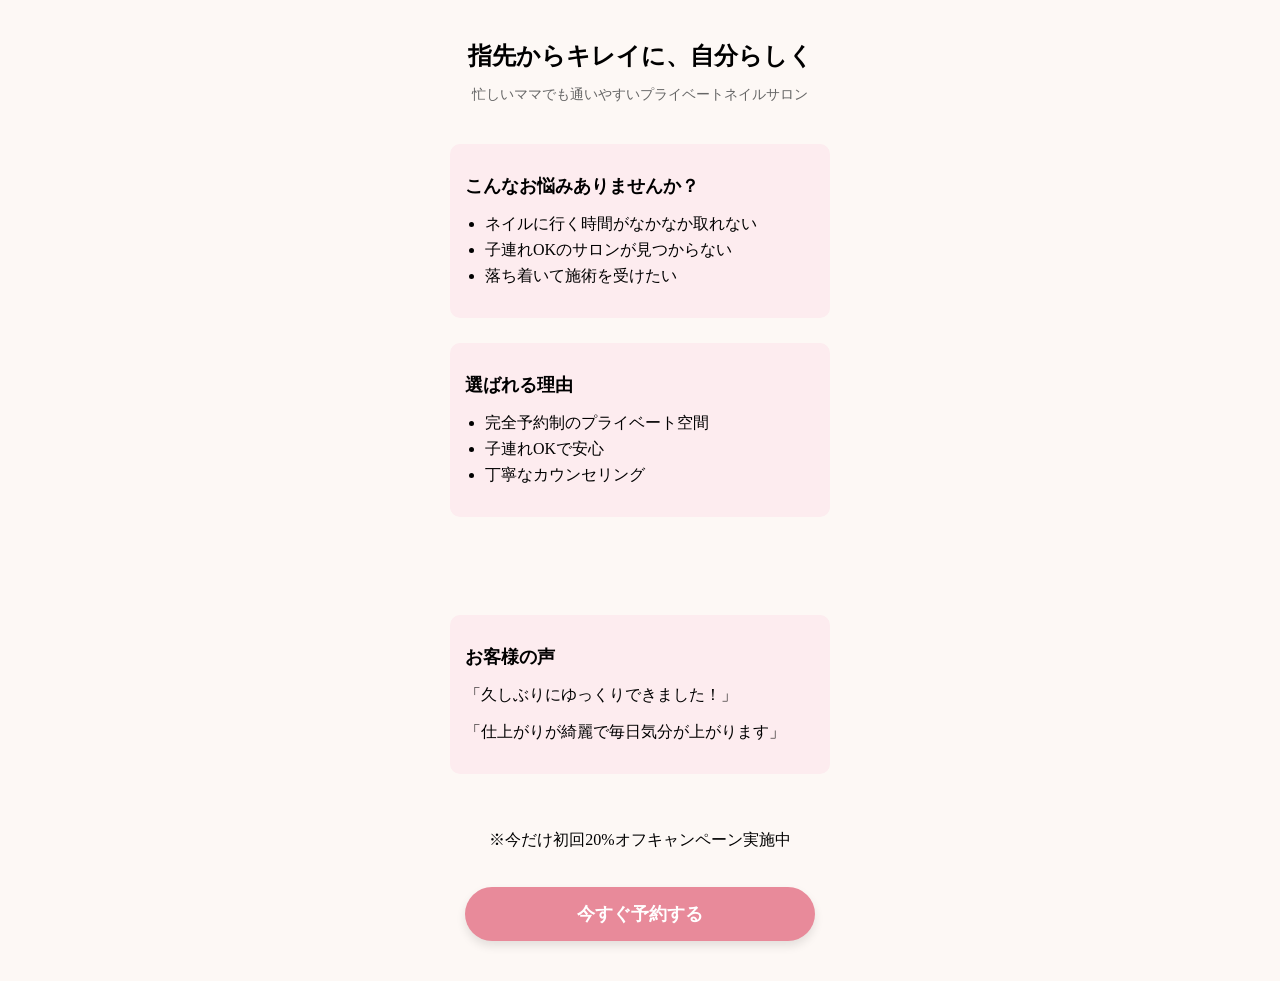
==== index.html @ f80d5a16 "Add files via upload" ====
<!doctype html>
<html lang="ja">
    <head>
        <meta charset="UTF-8">
        <title>ママ向けネイルサロンLP</title>
        <meta name="viewport" content="width=device-width, initial-scale=1.0">
    <!--オリジナルCSS-->
    <link rel="stylesheet" href="index.css">
    <!--Google フォント-->
    </head>

    <body>
        <header>
            <div class="fv">
                <h2>指先からキレイに、自分らしく</h2>
                <p>忙しいママでも通いやすいプライベートネイルサロン</p>
            </div>
        </header>

        <section class="trouble">
            <h2>こんなお悩みありませんか？</h2>
            <ul>
                <li>ネイルに行く時間がなかなか取れない</li>
                <li>子連れOKのサロンが見つからない</li>
                <li>落ち着いて施術を受けたい</li>
            </ul>
        </section>

        <section class="feature">
            <h2>選ばれる理由</h2>
            <ul>
                <li>完全予約制のプライベート空間</li>
                <li>子連れOKで安心</li>
                <li>丁寧なカウンセリング</li>
            </ul>
        </section>

        <section class="image">
            <img src="nail/img.jpg" alt="">
        </section>

        <section class="review">
            <h2>お客様の声</h2>
            <p>「久しぶりにゆっくりできました！」</p>
            <p>「仕上がりが綺麗で毎日気分が上がります」</p>
        </section>

        <section class="cta">
            <p>※今だけ初回20%オフキャンペーン実施中</p>
            <button>今すぐ予約する</button>
        </section>
    </body>
</html>
---- index.css ----
@charset "UTF-8";

body{
    max-width: 400px;
    margin: 0 auto;
    font-family: "Note Serif JP", serif;
    background: #fdf8f5;
}
header{
    text-align: center;
    margin: 40px 0;
}
.fv h2{
    font-size: 24px;
    font-weight: bold;
    margin-bottom: 10px;
}
.fv p{
    font-size: 14px;
    color: #666;
}

section{
    background: #fdecef;
    margin: 20px 10px;
    margin-bottom: 25px;
    padding: 15px;
    border-radius: 10px;
}
h2{
    font-size: 18px;
    margin-bottom: 10px;
    font-weight: bold;
}
ul{
    padding-left: 20px;
}
li{
    margin-bottom: 5px;
}
.image{
    text-align: center;
    background: none;
}
.image img{
    width: 100%;
    border-radius: 10px;
    box-shadow: 0 5px 10px rgba(0,0,0,0.1);

}
.cta{
    text-align: center;
    background: none;
}
button{
    width: 100%;
    padding: 15px;
    background: #e88a9a;
    color: #fff;
    border: none;
    border-radius: 30px;
    font-size: 18px;
    font-weight: bold;
    margin-top: 20px;
    box-shadow: 0 5px 10px rgba(0,0,0,0.1);
}
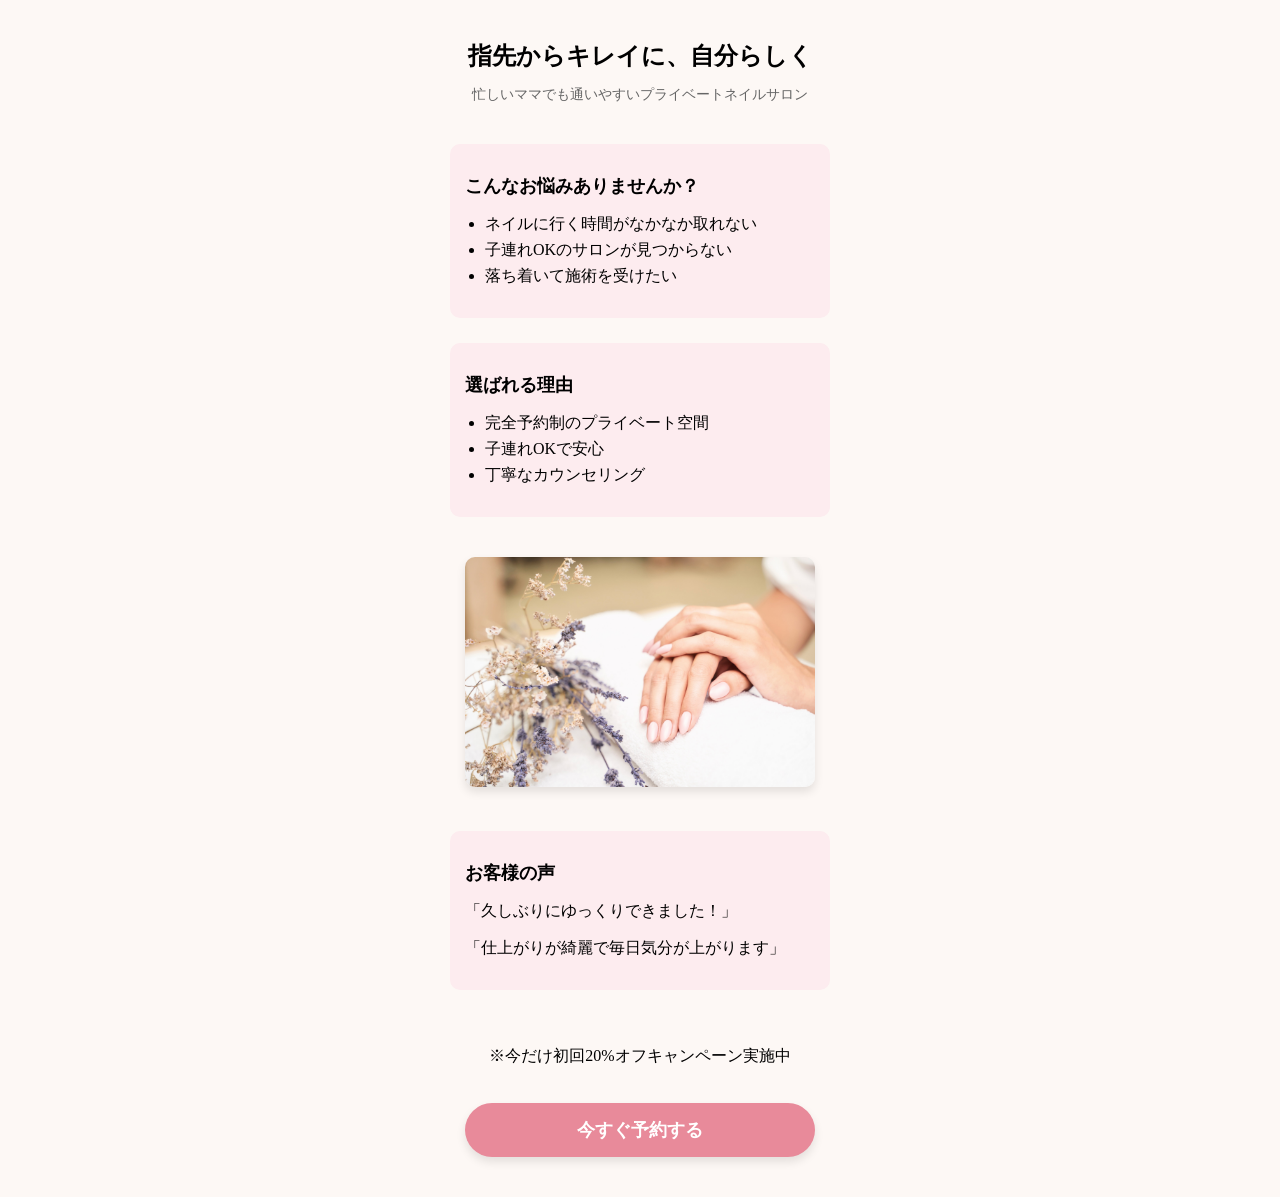
==== commit ef4f10e5: "Add files via upload" ====
--- a/index.html
+++ b/index.html
@@ -36,7 +36,7 @@
         </section>
 
         <section class="image">
-            <img src="nail/img.jpg" alt="">
+            <img src="img.jpg" alt="">
         </section>
 
         <section class="review">
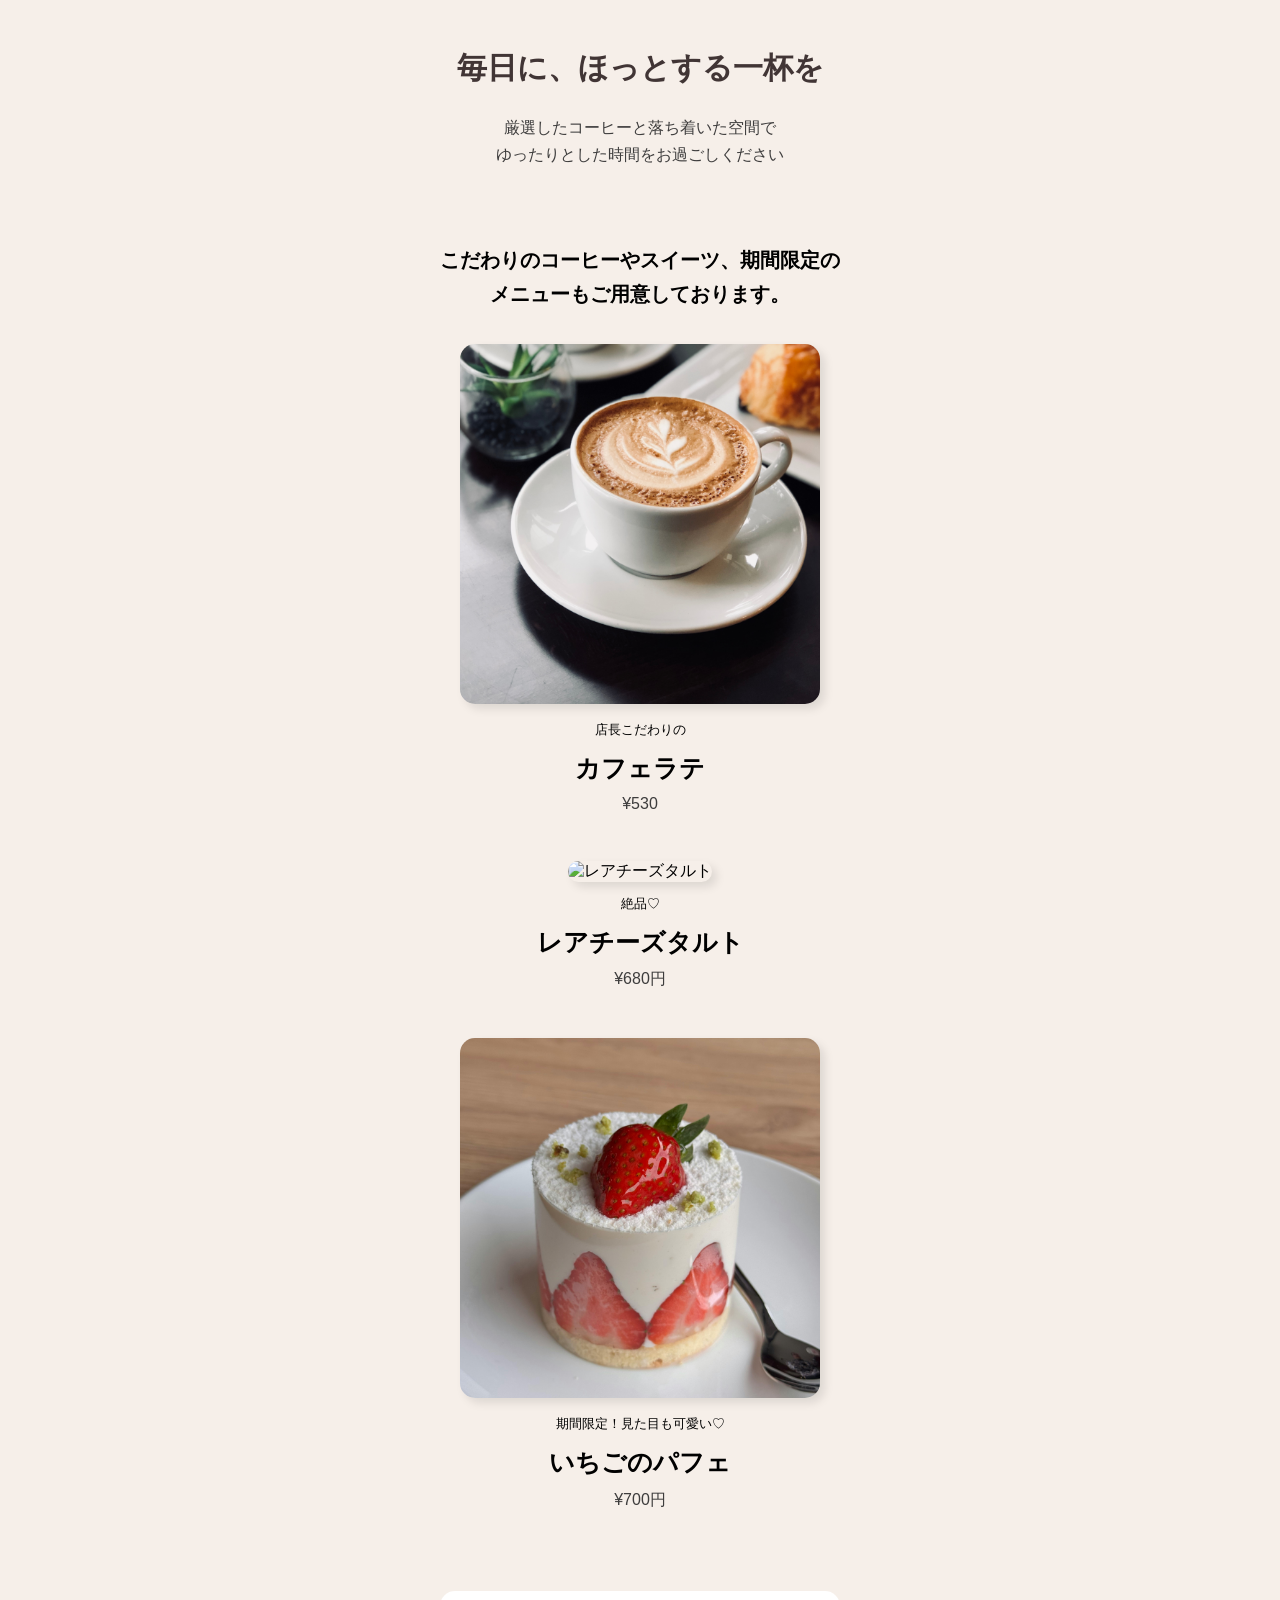
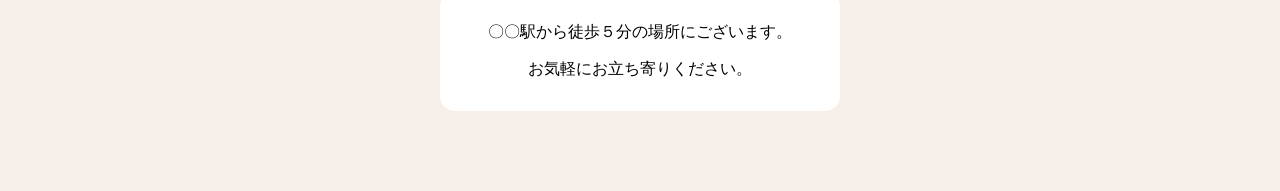
==== commit 49f17fda: "Add files via upload" ====
--- a/index.html
+++ b/index.html
@@ -2,52 +2,51 @@
 <html lang="ja">
     <head>
         <meta charset="UTF-8">
-        <title>ママ向けネイルサロンLP</title>
-        <meta name="viewport" content="width=device-width, initial-scale=1.0">
+        <title>カフェLP</title>
+        <meta name="viewport" content="width=divice-width, initial-scale=1.0">
+
     <!--オリジナルCSS-->
     <link rel="stylesheet" href="index.css">
-    <!--Google フォント-->
     </head>
 
     <body>
         <header>
             <div class="fv">
-                <h2>指先からキレイに、自分らしく</h2>
-                <p>忙しいママでも通いやすいプライベートネイルサロン</p>
+                <h2>毎日に、ほっとする一杯を</h2>
+                <p>厳選したコーヒーと落ち着いた空間で<br>
+                ゆったりとした時間をお過ごしください</p>
             </div>
         </header>
 
-        <section class="trouble">
-            <h2>こんなお悩みありませんか？</h2>
-            <ul>
-                <li>ネイルに行く時間がなかなか取れない</li>
-                <li>子連れOKのサロンが見つからない</li>
-                <li>落ち着いて施術を受けたい</li>
-            </ul>
+        <section class="menu">
+            <h2>こだわりのコーヒーやスイーツ、期間限定のメニューもご用意しております。</h2>
+            <div class="menu-flex">
+                <div class="menu-card">
+                    <img src="menu-img1.jpg" alt="カフェラテ">
+                    <p class="menu-text">店長こだわりの</p>
+                    <h2>カフェラテ</h2>
+                    <p class="price">¥530</p>
+                </div>
+
+                <div class="menu-card">
+                    <img src="menu-img2.jpg" alt="レアチーズタルト">
+                    <p class="menu-text">絶品♡</p>
+                    <h2>レアチーズタルト</h2>
+                    <p class="price">¥680円</p>
+                </div>
+                
+                <div class="menu-card">
+                    <img src="menu-img3.jpg" alt="いちごのパフェ">
+                    <p class="menu-text">期間限定！見た目も可愛い♡</p>
+                    <h2>いちごのパフェ</h2>
+                    <p class="price">¥700円</p>
+                </div>
+            </div>
         </section>
 
-        <section class="feature">
-            <h2>選ばれる理由</h2>
-            <ul>
-                <li>完全予約制のプライベート空間</li>
-                <li>子連れOKで安心</li>
-                <li>丁寧なカウンセリング</li>
-            </ul>
-        </section>
-
-        <section class="image">
-            <img src="img.jpg" alt="">
-        </section>
-
-        <section class="review">
-            <h2>お客様の声</h2>
-            <p>「久しぶりにゆっくりできました！」</p>
-            <p>「仕上がりが綺麗で毎日気分が上がります」</p>
-        </section>
-
-        <section class="cta">
-            <p>※今だけ初回20%オフキャンペーン実施中</p>
-            <button>今すぐ予約する</button>
+        <section class="location">
+            <p>〇〇駅から徒歩５分の場所にございます。</p>
+            <p>お気軽にお立ち寄りください。</p>
         </section>
     </body>
 </html>
--- a/index.css
+++ b/index.css
@@ -1,66 +1,59 @@
 @charset "UTF-8";
 
 body{
+    background: rgb(246, 239, 233);
+    font-family: sans-serif;
     max-width: 400px;
     margin: 0 auto;
-    font-family: "Note Serif JP", serif;
-    background: #fdf8f5;
 }
 header{
     text-align: center;
-    margin: 40px 0;
 }
 .fv h2{
-    font-size: 24px;
-    font-weight: bold;
-    margin-bottom: 10px;
+    margin-top: 3rem;
+    font-size: 30px;
+    color: rgb(65, 53, 53);
 }
 .fv p{
-    font-size: 14px;
-    color: #666;
+    line-height: 1.7;
+    font-size: 16px;
+    color: rgb(62, 61, 61);
 }
 
-section{
-    background: #fdecef;
-    margin: 20px 10px;
-    margin-bottom: 25px;
-    padding: 15px;
-    border-radius: 10px;
+.menu{
+    margin-top: 5rem;
+    text-align: center;
 }
-h2{
-    font-size: 18px;
-    margin-bottom: 10px;
+.menu h2{
+    font-size: 20px;
+    line-height: 1.7;
+    margin-top: -5px;
+}
+.menu-card h2{
+    font-size: 25px;
     font-weight: bold;
 }
-ul{
-    padding-left: 20px;
+.menu img{
+    width: 90%;
+    margin-top: 1rem;
+    border-radius: 15px;
+    box-shadow: 5px 5px 10px rgba(0, 0, 0, 0.1);
 }
-li{
-    margin-bottom: 5px;
+.menu-text{
+    font-size: 13px;
 }
-.image{
+.price{
+    margin-top: -15px;
+    margin-bottom: 2rem;
+    color:rgb(62, 61, 61);
+}
+
+
+.location{
     text-align: center;
-    background: none;
+    margin-top: 5rem;
+    background: white;
+    border-radius: 15px;
+    padding: 15px;
+    margin-bottom: 5rem;
 }
-.image img{
-    width: 100%;
-    border-radius: 10px;
-    box-shadow: 0 5px 10px rgba(0,0,0,0.1);
-
-}
-.cta{
-    text-align: center;
-    background: none;
-}
-button{
-    width: 100%;
-    padding: 15px;
-    background: #e88a9a;
-    color: #fff;
-    border: none;
-    border-radius: 30px;
-    font-size: 18px;
-    font-weight: bold;
-    margin-top: 20px;
-    box-shadow: 0 5px 10px rgba(0,0,0,0.1);
-}
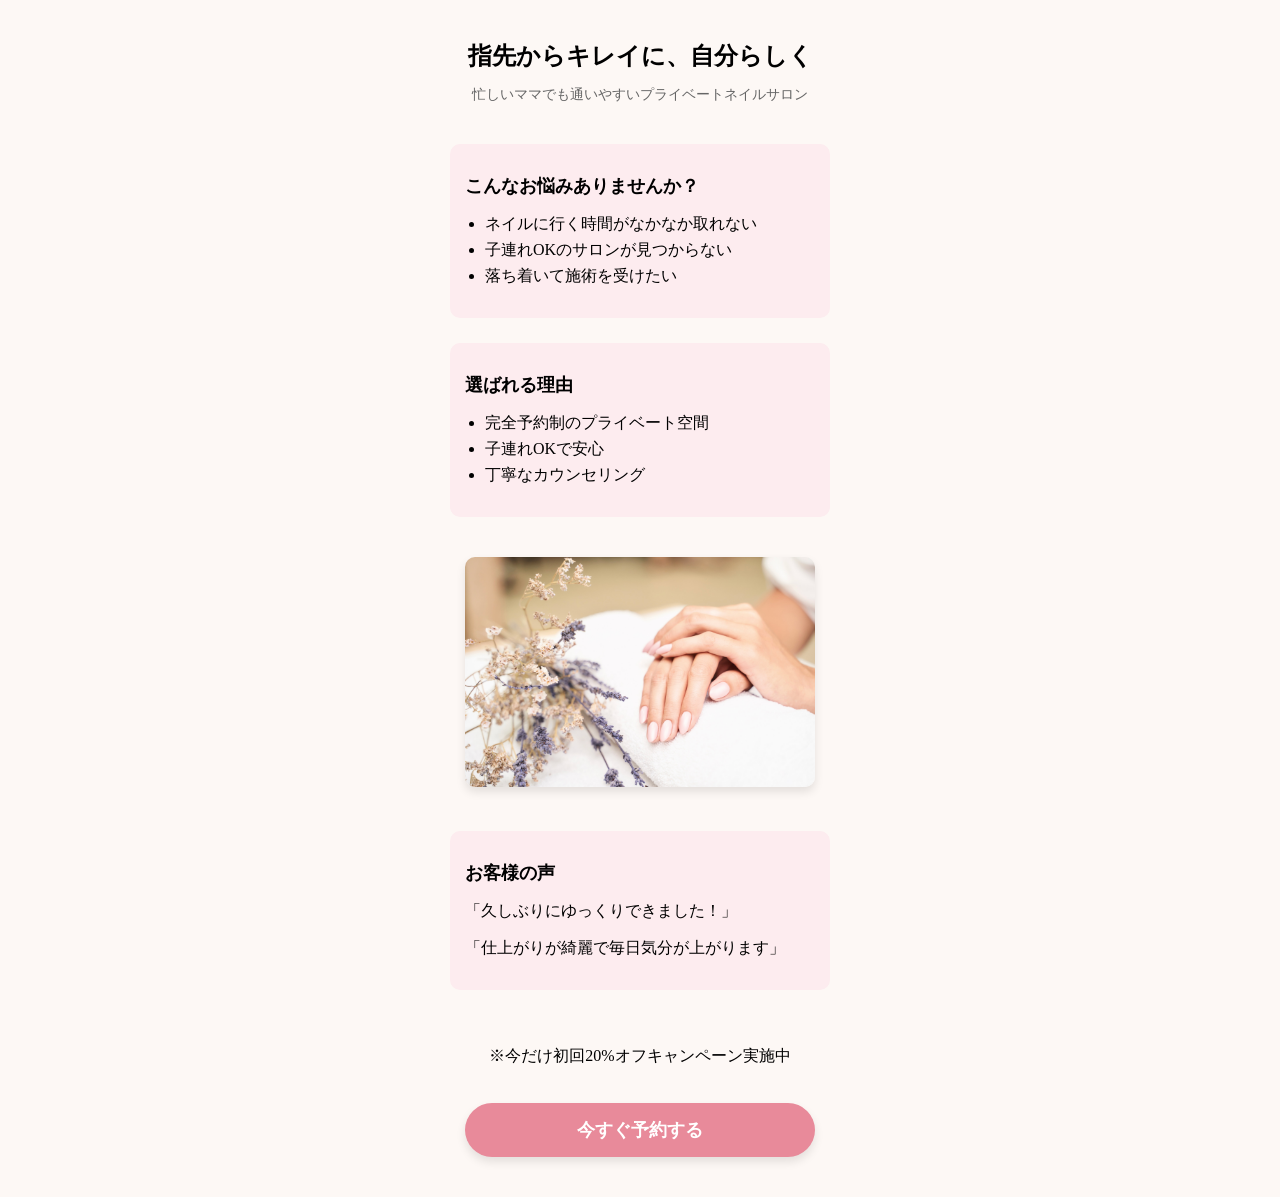
==== commit 05cab8aa: "Add files via upload" ====
--- a/index.html
+++ b/index.html
@@ -2,51 +2,52 @@
 <html lang="ja">
     <head>
         <meta charset="UTF-8">
-        <title>カフェLP</title>
-        <meta name="viewport" content="width=divice-width, initial-scale=1.0">
-
+        <title>ママ向けネイルサロンLP</title>
+        <meta name="viewport" content="width=device-width, initial-scale=1.0">
     <!--オリジナルCSS-->
     <link rel="stylesheet" href="index.css">
+    <!--Google フォント-->
     </head>
 
     <body>
         <header>
             <div class="fv">
-                <h2>毎日に、ほっとする一杯を</h2>
-                <p>厳選したコーヒーと落ち着いた空間で<br>
-                ゆったりとした時間をお過ごしください</p>
+                <h2>指先からキレイに、自分らしく</h2>
+                <p>忙しいママでも通いやすいプライベートネイルサロン</p>
             </div>
         </header>
 
-        <section class="menu">
-            <h2>こだわりのコーヒーやスイーツ、期間限定のメニューもご用意しております。</h2>
-            <div class="menu-flex">
-                <div class="menu-card">
-                    <img src="menu-img1.jpg" alt="カフェラテ">
-                    <p class="menu-text">店長こだわりの</p>
-                    <h2>カフェラテ</h2>
-                    <p class="price">¥530</p>
-                </div>
-
-                <div class="menu-card">
-                    <img src="menu-img2.jpg" alt="レアチーズタルト">
-                    <p class="menu-text">絶品♡</p>
-                    <h2>レアチーズタルト</h2>
-                    <p class="price">¥680円</p>
-                </div>
-                
-                <div class="menu-card">
-                    <img src="menu-img3.jpg" alt="いちごのパフェ">
-                    <p class="menu-text">期間限定！見た目も可愛い♡</p>
-                    <h2>いちごのパフェ</h2>
-                    <p class="price">¥700円</p>
-                </div>
-            </div>
+        <section class="trouble">
+            <h2>こんなお悩みありませんか？</h2>
+            <ul>
+                <li>ネイルに行く時間がなかなか取れない</li>
+                <li>子連れOKのサロンが見つからない</li>
+                <li>落ち着いて施術を受けたい</li>
+            </ul>
         </section>
 
-        <section class="location">
-            <p>〇〇駅から徒歩５分の場所にございます。</p>
-            <p>お気軽にお立ち寄りください。</p>
+        <section class="feature">
+            <h2>選ばれる理由</h2>
+            <ul>
+                <li>完全予約制のプライベート空間</li>
+                <li>子連れOKで安心</li>
+                <li>丁寧なカウンセリング</li>
+            </ul>
+        </section>
+
+        <section class="image">
+           <img src="img.jpg">
+        </section>
+
+        <section class="review">
+            <h2>お客様の声</h2>
+            <p>「久しぶりにゆっくりできました！」</p>
+            <p>「仕上がりが綺麗で毎日気分が上がります」</p>
+        </section>
+
+        <section class="cta">
+            <p>※今だけ初回20%オフキャンペーン実施中</p>
+            <button>今すぐ予約する</button>
         </section>
     </body>
 </html>
--- a/index.css
+++ b/index.css
@@ -1,59 +1,66 @@
 @charset "UTF-8";
 
 body{
-    background: rgb(246, 239, 233);
-    font-family: sans-serif;
     max-width: 400px;
     margin: 0 auto;
+    font-family: "Note Serif JP", serif;
+    background: #fdf8f5;
 }
 header{
     text-align: center;
+    margin: 40px 0;
 }
 .fv h2{
-    margin-top: 3rem;
-    font-size: 30px;
-    color: rgb(65, 53, 53);
+    font-size: 24px;
+    font-weight: bold;
+    margin-bottom: 10px;
 }
 .fv p{
-    line-height: 1.7;
-    font-size: 16px;
-    color: rgb(62, 61, 61);
+    font-size: 14px;
+    color: #666;
 }
 
-.menu{
-    margin-top: 5rem;
-    text-align: center;
+section{
+    background: #fdecef;
+    margin: 20px 10px;
+    margin-bottom: 25px;
+    padding: 15px;
+    border-radius: 10px;
 }
-.menu h2{
-    font-size: 20px;
-    line-height: 1.7;
-    margin-top: -5px;
-}
-.menu-card h2{
-    font-size: 25px;
+h2{
+    font-size: 18px;
+    margin-bottom: 10px;
     font-weight: bold;
 }
-.menu img{
-    width: 90%;
-    margin-top: 1rem;
-    border-radius: 15px;
-    box-shadow: 5px 5px 10px rgba(0, 0, 0, 0.1);
+ul{
+    padding-left: 20px;
 }
-.menu-text{
-    font-size: 13px;
+li{
+    margin-bottom: 5px;
 }
-.price{
-    margin-top: -15px;
-    margin-bottom: 2rem;
-    color:rgb(62, 61, 61);
+.image{
+    text-align: center;
+    background: none;
 }
+.image img{
+    width: 100%;
+    border-radius: 10px;
+    box-shadow: 0 5px 10px rgba(0,0,0,0.1);
 
-
-.location{
+}
+.cta{
     text-align: center;
-    margin-top: 5rem;
-    background: white;
-    border-radius: 15px;
+    background: none;
+}
+button{
+    width: 100%;
     padding: 15px;
-    margin-bottom: 5rem;
+    background: #e88a9a;
+    color: #fff;
+    border: none;
+    border-radius: 30px;
+    font-size: 18px;
+    font-weight: bold;
+    margin-top: 20px;
+    box-shadow: 0 5px 10px rgba(0,0,0,0.1);
 }
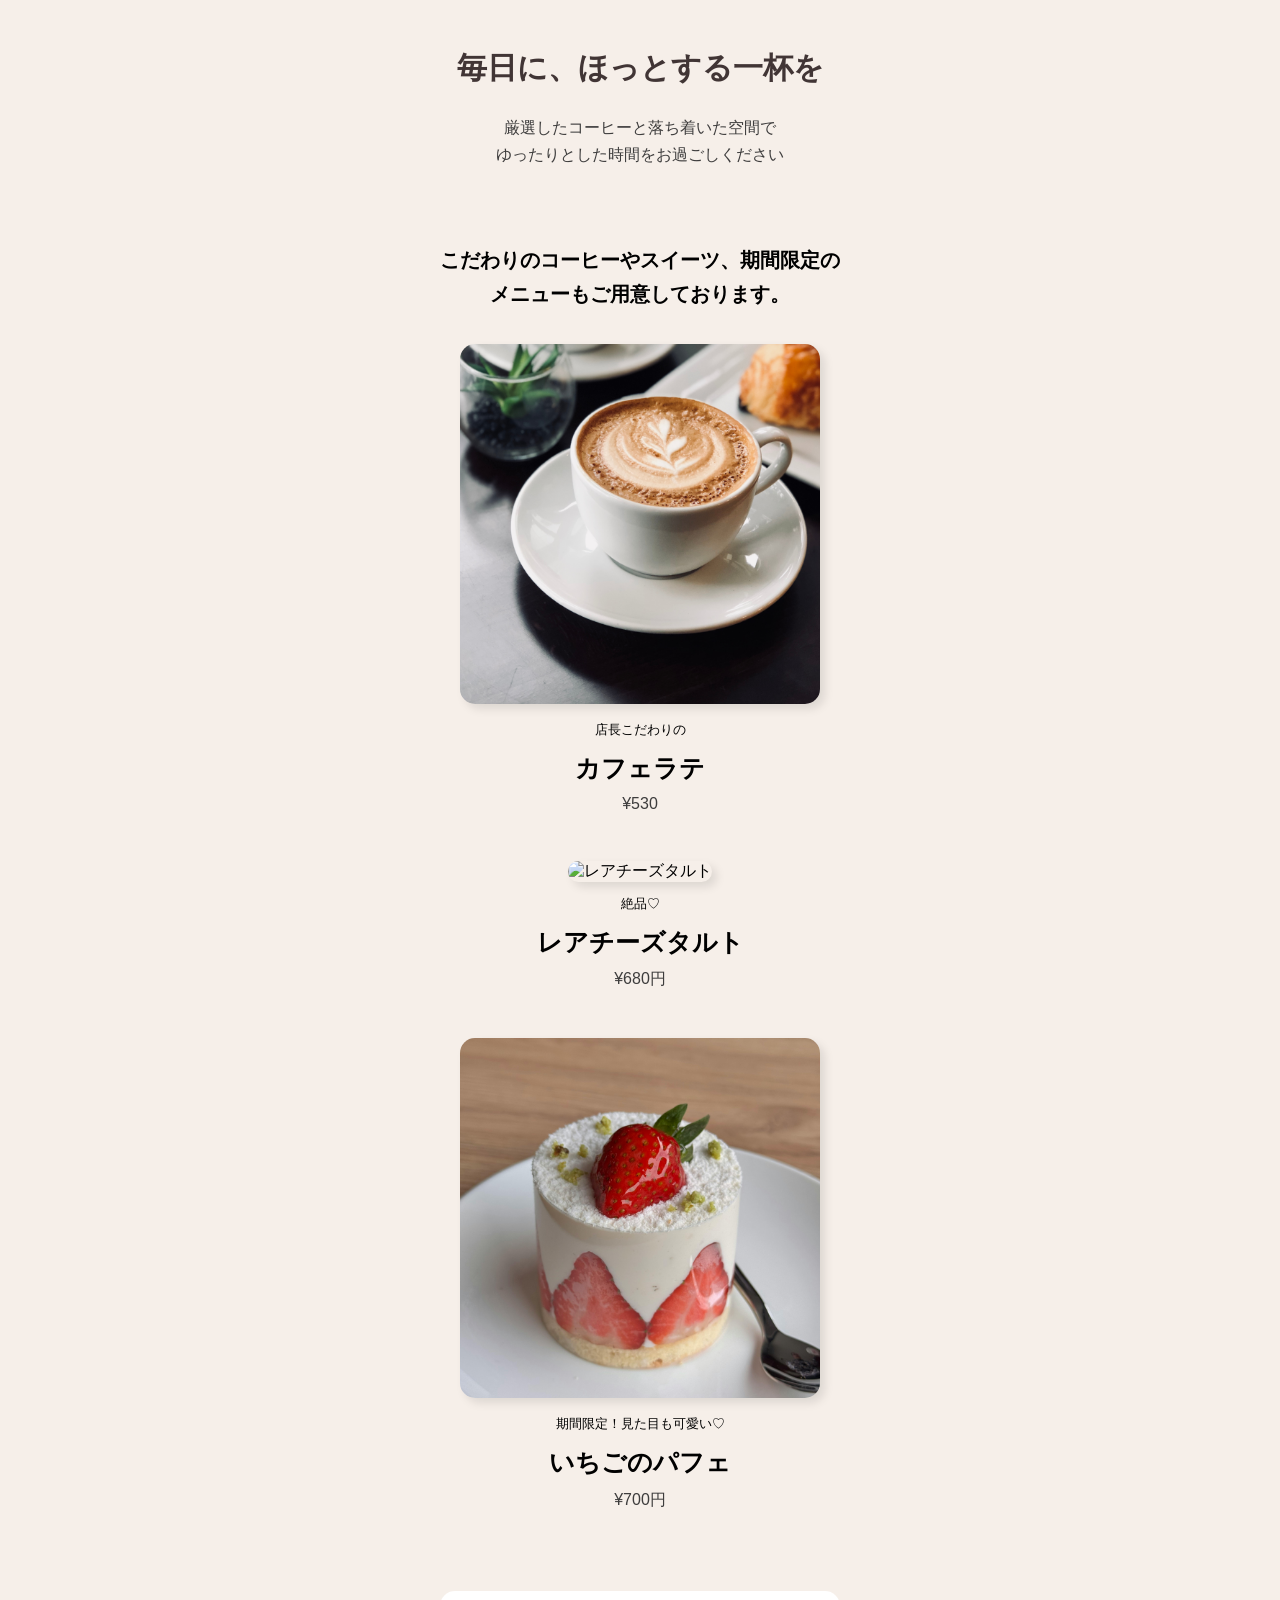
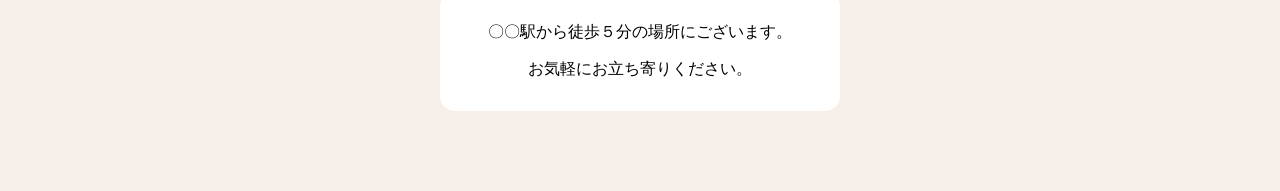
==== commit 090b1de8: "Add files via upload" ====
--- a/index.html
+++ b/index.html
@@ -2,52 +2,51 @@
 <html lang="ja">
     <head>
         <meta charset="UTF-8">
-        <title>ママ向けネイルサロンLP</title>
-        <meta name="viewport" content="width=device-width, initial-scale=1.0">
+        <title>カフェLP</title>
+        <meta name="viewport" content="width=divice-width, initial-scale=1.0">
+
     <!--オリジナルCSS-->
     <link rel="stylesheet" href="index.css">
-    <!--Google フォント-->
     </head>
 
     <body>
         <header>
             <div class="fv">
-                <h2>指先からキレイに、自分らしく</h2>
-                <p>忙しいママでも通いやすいプライベートネイルサロン</p>
+                <h2>毎日に、ほっとする一杯を</h2>
+                <p>厳選したコーヒーと落ち着いた空間で<br>
+                ゆったりとした時間をお過ごしください</p>
             </div>
         </header>
 
-        <section class="trouble">
-            <h2>こんなお悩みありませんか？</h2>
-            <ul>
-                <li>ネイルに行く時間がなかなか取れない</li>
-                <li>子連れOKのサロンが見つからない</li>
-                <li>落ち着いて施術を受けたい</li>
-            </ul>
+        <section class="menu">
+            <h2>こだわりのコーヒーやスイーツ、期間限定のメニューもご用意しております。</h2>
+            <div class="menu-flex">
+                <div class="menu-card">
+                    <img src="menu-img1.jpg" alt="カフェラテ">
+                    <p class="menu-text">店長こだわりの</p>
+                    <h2>カフェラテ</h2>
+                    <p class="price">¥530</p>
+                </div>
+
+                <div class="menu-card">
+                    <img src="menu-img2.jpg" alt="レアチーズタルト">
+                    <p class="menu-text">絶品♡</p>
+                    <h2>レアチーズタルト</h2>
+                    <p class="price">¥680円</p>
+                </div>
+                
+                <div class="menu-card">
+                    <img src="menu-img3.jpg" alt="いちごのパフェ">
+                    <p class="menu-text">期間限定！見た目も可愛い♡</p>
+                    <h2>いちごのパフェ</h2>
+                    <p class="price">¥700円</p>
+                </div>
+            </div>
         </section>
 
-        <section class="feature">
-            <h2>選ばれる理由</h2>
-            <ul>
-                <li>完全予約制のプライベート空間</li>
-                <li>子連れOKで安心</li>
-                <li>丁寧なカウンセリング</li>
-            </ul>
-        </section>
-
-        <section class="image">
-           <img src="img.jpg">
-        </section>
-
-        <section class="review">
-            <h2>お客様の声</h2>
-            <p>「久しぶりにゆっくりできました！」</p>
-            <p>「仕上がりが綺麗で毎日気分が上がります」</p>
-        </section>
-
-        <section class="cta">
-            <p>※今だけ初回20%オフキャンペーン実施中</p>
-            <button>今すぐ予約する</button>
+        <section class="location">
+            <p>〇〇駅から徒歩５分の場所にございます。</p>
+            <p>お気軽にお立ち寄りください。</p>
         </section>
     </body>
 </html>
--- a/index.css
+++ b/index.css
@@ -1,66 +1,59 @@
 @charset "UTF-8";
 
 body{
+    background: rgb(246, 239, 233);
+    font-family: sans-serif;
     max-width: 400px;
     margin: 0 auto;
-    font-family: "Note Serif JP", serif;
-    background: #fdf8f5;
 }
 header{
     text-align: center;
-    margin: 40px 0;
 }
 .fv h2{
-    font-size: 24px;
-    font-weight: bold;
-    margin-bottom: 10px;
+    margin-top: 3rem;
+    font-size: 30px;
+    color: rgb(65, 53, 53);
 }
 .fv p{
-    font-size: 14px;
-    color: #666;
+    line-height: 1.7;
+    font-size: 16px;
+    color: rgb(62, 61, 61);
 }
 
-section{
-    background: #fdecef;
-    margin: 20px 10px;
-    margin-bottom: 25px;
-    padding: 15px;
-    border-radius: 10px;
+.menu{
+    margin-top: 5rem;
+    text-align: center;
 }
-h2{
-    font-size: 18px;
-    margin-bottom: 10px;
+.menu h2{
+    font-size: 20px;
+    line-height: 1.7;
+    margin-top: -5px;
+}
+.menu-card h2{
+    font-size: 25px;
     font-weight: bold;
 }
-ul{
-    padding-left: 20px;
+.menu img{
+    width: 90%;
+    margin-top: 1rem;
+    border-radius: 15px;
+    box-shadow: 5px 5px 10px rgba(0, 0, 0, 0.1);
 }
-li{
-    margin-bottom: 5px;
+.menu-text{
+    font-size: 13px;
 }
-.image{
+.price{
+    margin-top: -15px;
+    margin-bottom: 2rem;
+    color:rgb(62, 61, 61);
+}
+
+
+.location{
     text-align: center;
-    background: none;
+    margin-top: 5rem;
+    background: white;
+    border-radius: 15px;
+    padding: 15px;
+    margin-bottom: 5rem;
 }
-.image img{
-    width: 100%;
-    border-radius: 10px;
-    box-shadow: 0 5px 10px rgba(0,0,0,0.1);
-
-}
-.cta{
-    text-align: center;
-    background: none;
-}
-button{
-    width: 100%;
-    padding: 15px;
-    background: #e88a9a;
-    color: #fff;
-    border: none;
-    border-radius: 30px;
-    font-size: 18px;
-    font-weight: bold;
-    margin-top: 20px;
-    box-shadow: 0 5px 10px rgba(0,0,0,0.1);
-}
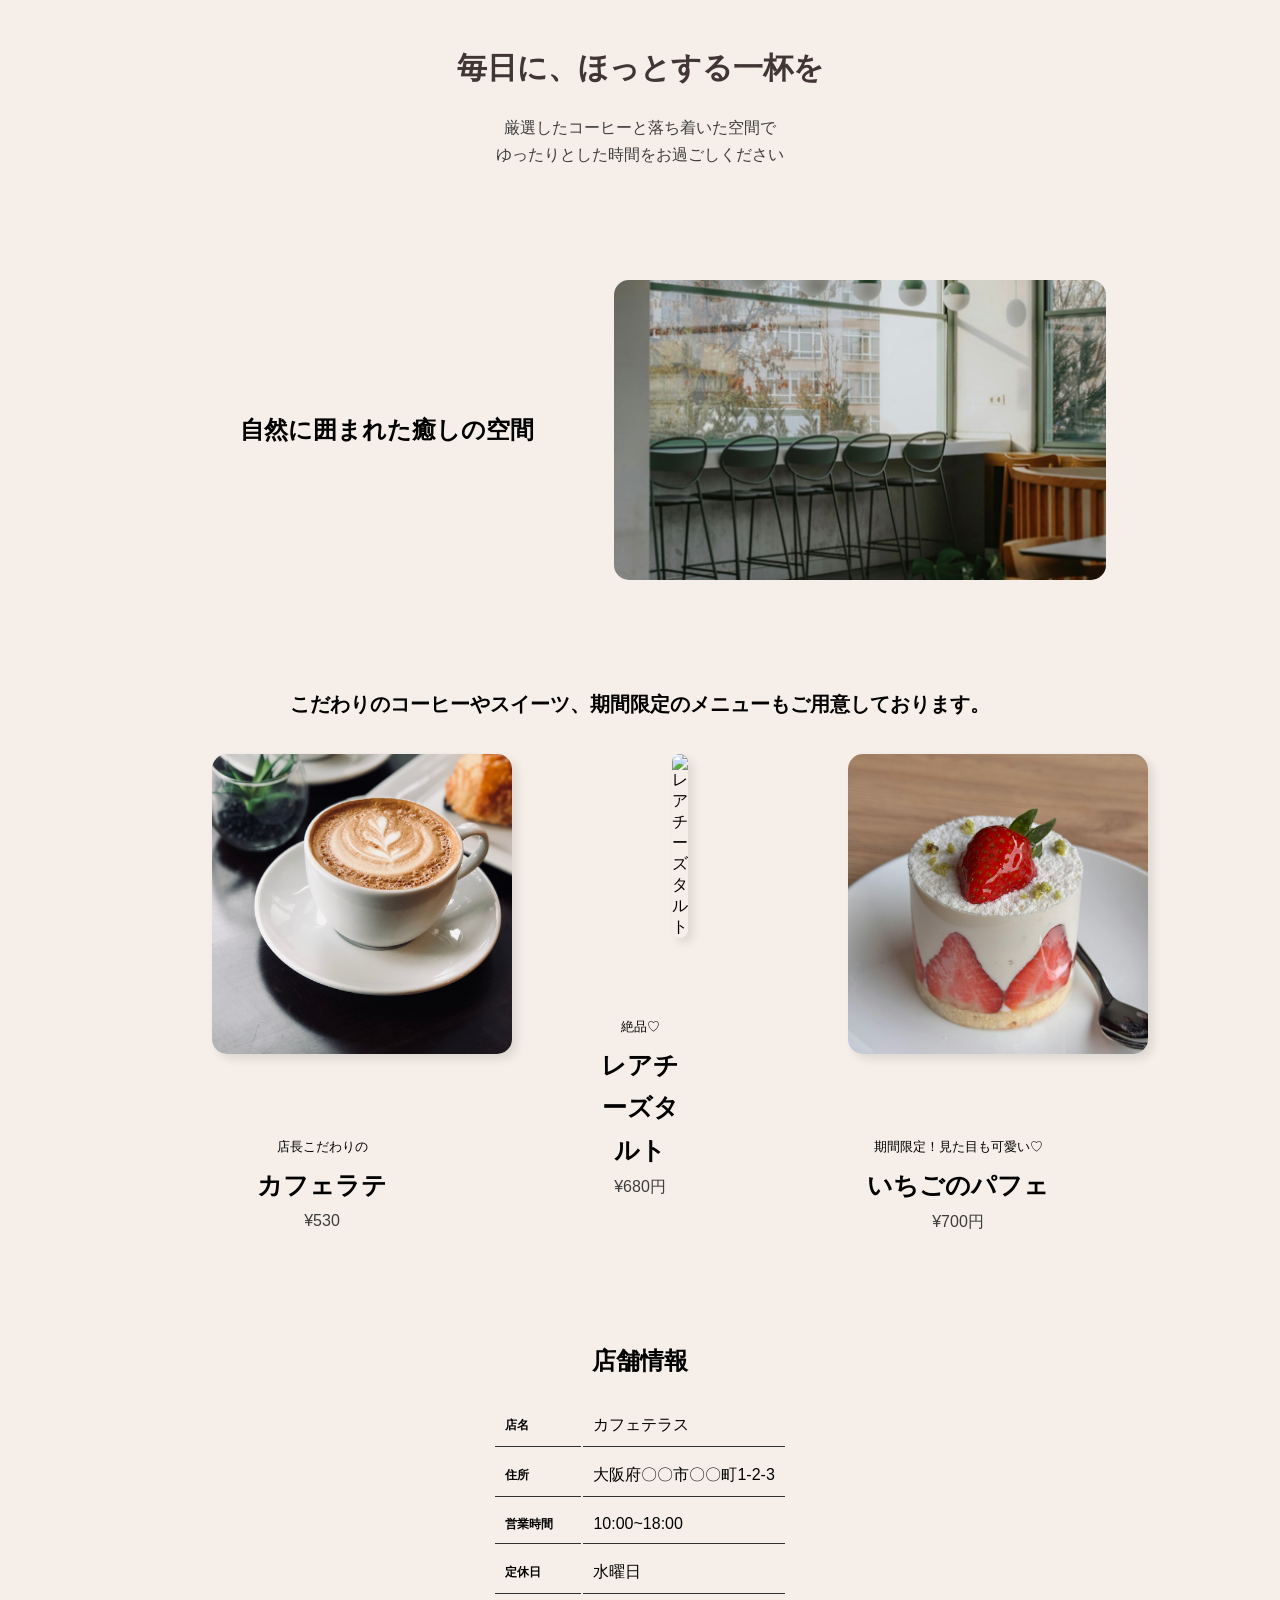
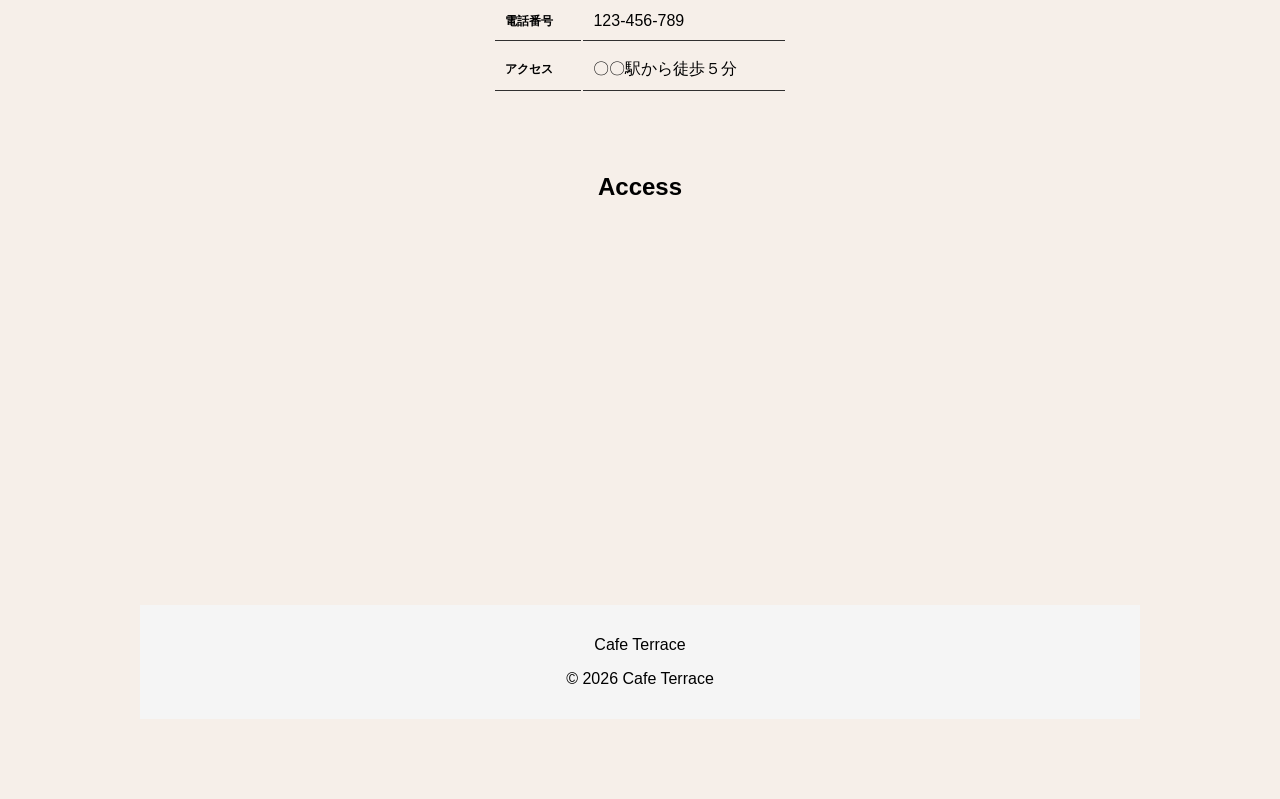
==== commit 6f550472: "Add files via upload" ====
--- a/index.html
+++ b/index.html
@@ -18,8 +18,15 @@
             </div>
         </header>
 
+        <section class="concept">
+            <div class="concept-flex">
+            <h2>自然に囲まれた癒しの空間</h2>
+            <img src="cafe.jpg">
+            </div>
+        </section>
+
         <section class="menu">
-            <h2>こだわりのコーヒーやスイーツ、期間限定のメニューもご用意しております。</h2>
+            <h2 class="menu-text">こだわりのコーヒーやスイーツ、期間限定のメニューもご用意しております。</h2>
             <div class="menu-flex">
                 <div class="menu-card">
                     <img src="menu-img1.jpg" alt="カフェラテ">
@@ -44,9 +51,44 @@
             </div>
         </section>
 
-        <section class="location">
-            <p>〇〇駅から徒歩５分の場所にございます。</p>
-            <p>お気軽にお立ち寄りください。</p>
+        <section class="shop">
+            <h2>店舗情報</h2>
+            <table>
+                <tr>
+                    <th>店名</th>
+                    <td>カフェテラス</td>
+                </tr>
+                <tr>
+                    <th>住所</th>
+                    <td>大阪府〇〇市〇〇町1-2-3</td>
+                </tr>
+                <tr>
+                    <th>営業時間</th>
+                    <td>10:00~18:00</td>
+                </tr>
+                <tr>
+                    <th>定休日</th>
+                    <td>水曜日</td>
+                </tr>
+                <tr>
+                    <th>電話番号</th>
+                    <td>123-456-789</td>
+                </tr>
+                <tr>
+                    <th>アクセス</th>
+                    <td>〇〇駅から徒歩５分</td>
+                </tr>
+            </table>
         </section>
+        
+        <section class="map">
+            <h2>Access</h2>
+            <iframe src="https://www.google.com/maps/embed?pb=!1m12!1m8!1m3!1d52481.67333693774!2d135.5021224!3d34.702542!3m2!1i1024!2i768!4f13.1!2m1!1z5aSn6ZiqIOOCq-ODleOCpw!5e0!3m2!1sja!2sjp!4v1776719568472!5m2!1sja!2sjp" width="600" height="450" style="border:0;" allowfullscreen="" loading="lazy" referrerpolicy="no-referrer-when-downgrade"></iframe>
+        </section>
+
+        <footer>
+            <p>Cafe Terrace</p>
+            <p>&copy; 2026  Cafe Terrace</p>
+        </footer>
     </body>
 </html>
--- a/index.css
+++ b/index.css
@@ -8,7 +8,9 @@
 }
 header{
     text-align: center;
+
 }
+/* ファーストビュー　*/
 .fv h2{
     margin-top: 3rem;
     font-size: 30px;
@@ -18,6 +20,15 @@
     line-height: 1.7;
     font-size: 16px;
     color: rgb(62, 61, 61);
+}
+/* コンセプト*/
+.concept{
+    text-align: center;
+    margin-top: 5rem;
+}
+.concept img{
+    width: 80%;
+    border-radius: 15px;
 }
 
 .menu{
@@ -48,12 +59,79 @@
     color:rgb(62, 61, 61);
 }
 
-
-.location{
+.shop h2{
+    text-align: center;
+}
+.shop{
+    margin-top: 5rem;
+    text-align: left;
+}
+.shop table{
+    margin: 0 auto;
+}
+.shop th{
+    font-size: 12px;
+}
+.shop th,
+.shop td{
+    padding: 10px;
+        border-bottom: 1px solid rgb(49, 48, 48);
+        padding-top: 1rem;
+}
+.shop th{
+    width: 30%;
+}
+.map h2{
     text-align: center;
     margin-top: 5rem;
-    background: white;
-    border-radius: 15px;
+}
+.map iframe{
+    width: 100%;
+    height: 300px;
+    border: none;
+}
+footer{
+    margin-top: 5rem;
+    margin-bottom: 5rem;
+    text-align: center;
+    background-color: #f5f5f5;
     padding: 15px;
-    margin-bottom: 5rem;
 }
+@media(min-width: 786px){
+    body{
+        max-width: 1000px;
+    }
+    .concept{
+    margin-top: 7rem;
+    margin-right: 0;
+   }
+    .concept-flex{
+    display: flex;
+    max-width: 800px;
+    gap: 5rem;
+    margin: 0 auto;
+    align-items: center;
+}
+.concept img{
+    width: 500px;
+    height: 300px;
+}
+.concept h2{
+    white-space: nowrap;
+}
+.menu{
+    margin-top: 7rem;
+}
+.menu-text{
+    margin-top: 5rem;
+}
+    .menu-flex{
+        display: flex;
+        justify-content: center;
+        gap: 5rem;
+    }
+    .menu img{
+        width: 300px;
+        margin-left: 5rem;
+    }
+}
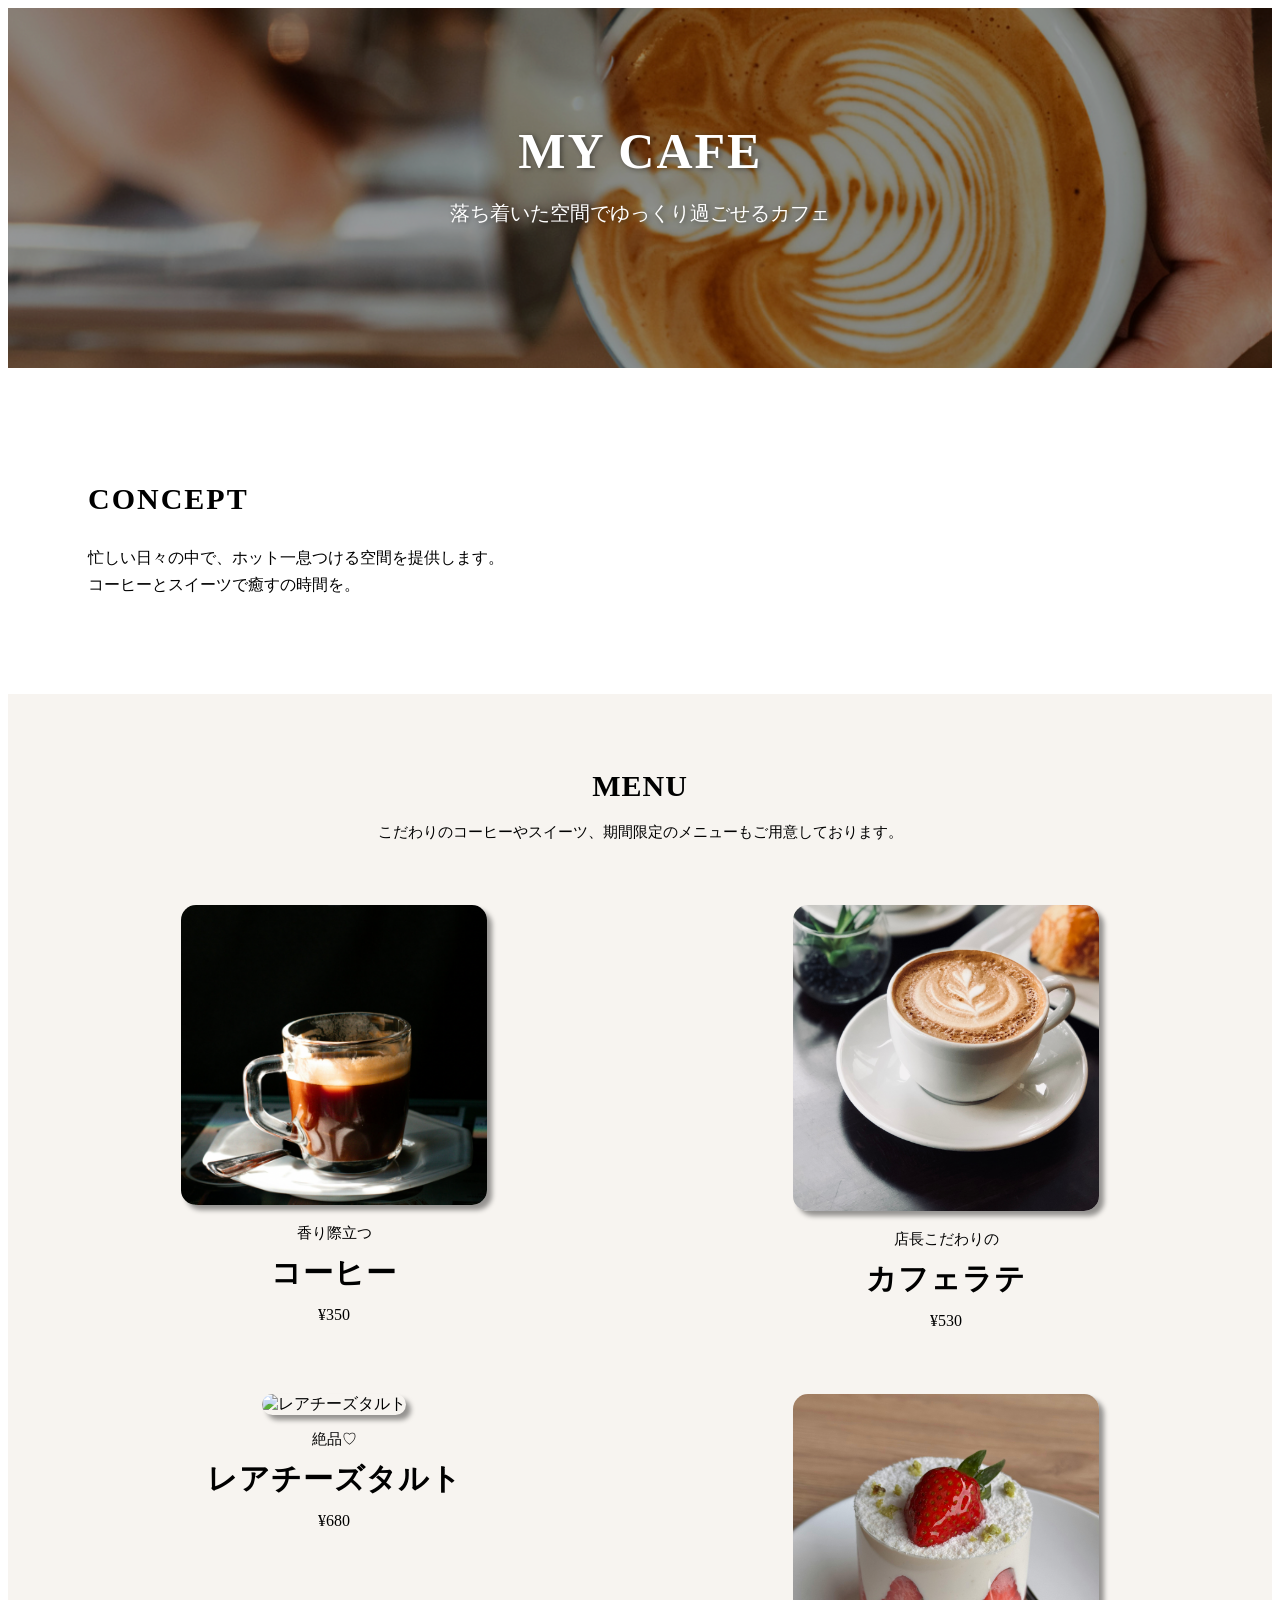
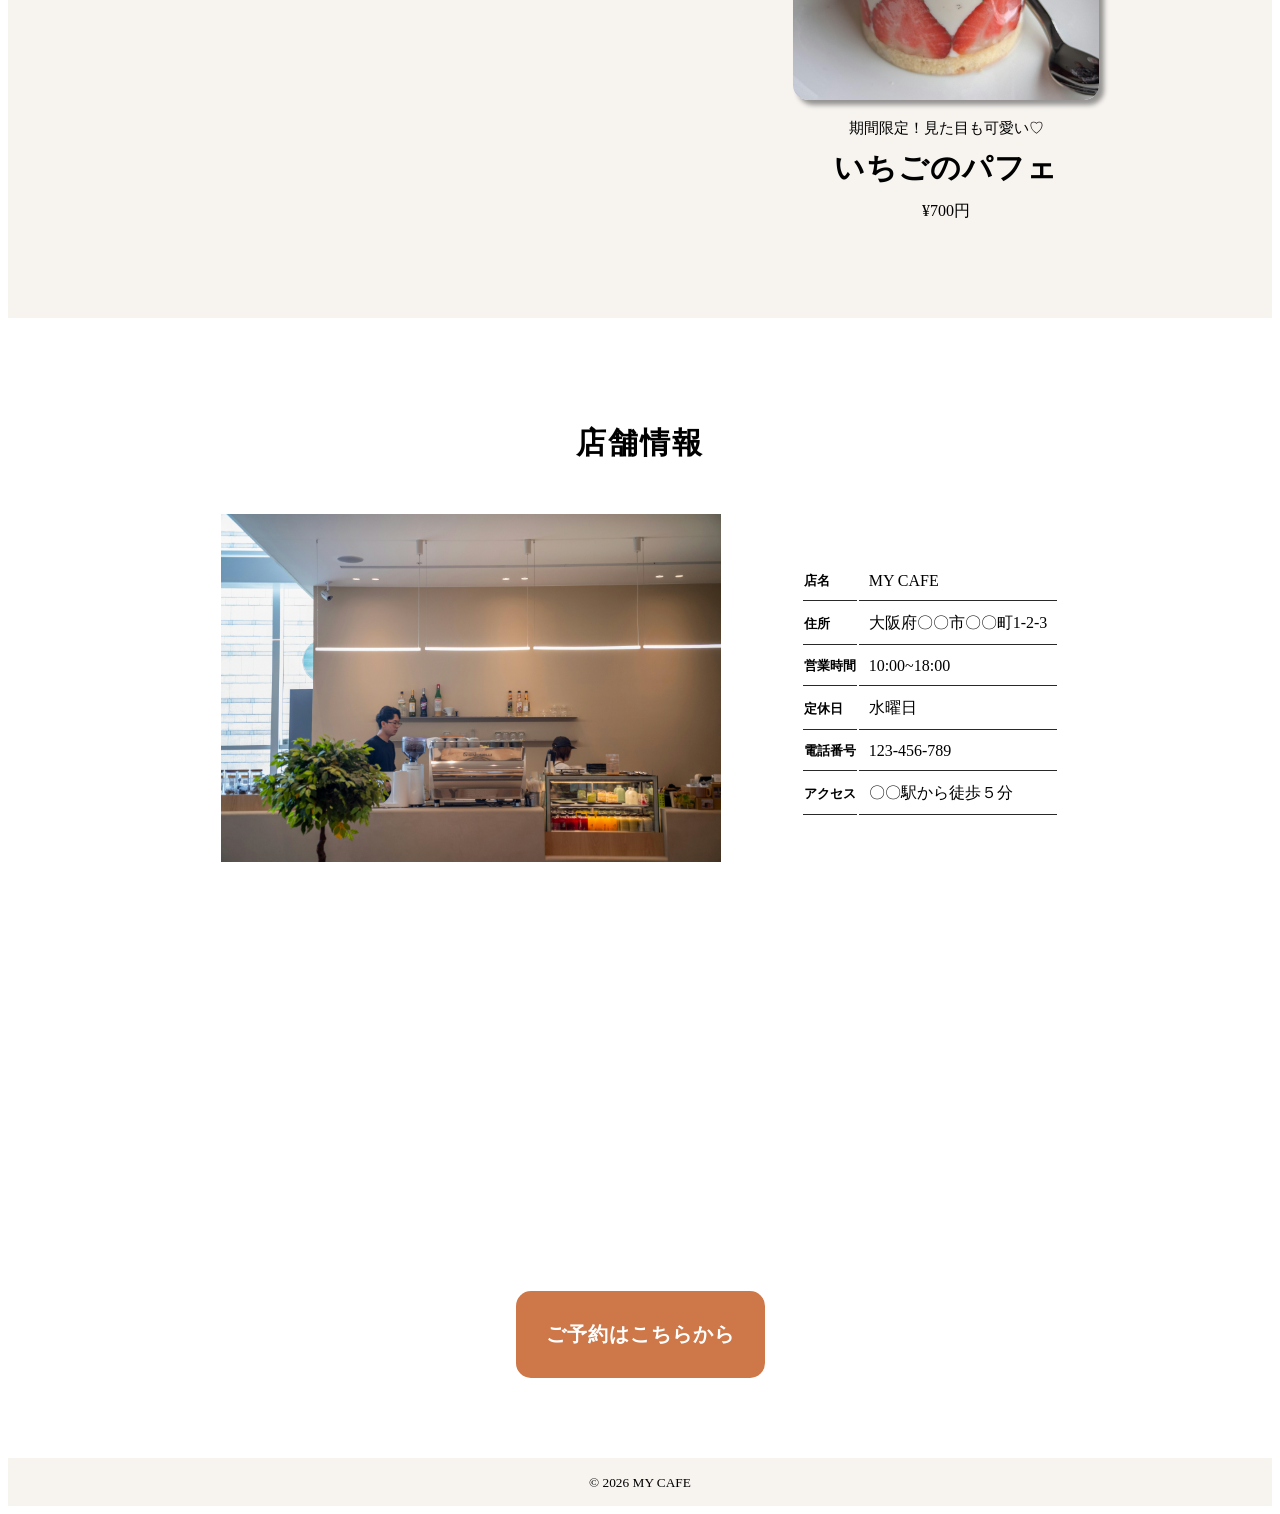
==== commit b2a0afd7: "Add files via upload" ====
--- a/index.html
+++ b/index.html
@@ -1,94 +1,107 @@
-<!doctype html>
+<!DOCTYPE html>
 <html lang="ja">
     <head>
         <meta charset="UTF-8">
-        <title>カフェLP</title>
+        <title>Cafe LP</title>
         <meta name="viewport" content="width=divice-width, initial-scale=1.0">
-
     <!--オリジナルCSS-->
     <link rel="stylesheet" href="index.css">
     </head>
+    <body>
+        <main>
+            <section class="fv">
+                <div class="fv-text">
+                <h2>MY CAFE</h2>
+                <p>落ち着いた空間でゆっくり過ごせるカフェ</p>
+                </div>
+            </section>
 
-    <body>
-        <header>
-            <div class="fv">
-                <h2>毎日に、ほっとする一杯を</h2>
-                <p>厳選したコーヒーと落ち着いた空間で<br>
-                ゆったりとした時間をお過ごしください</p>
-            </div>
-        </header>
+            <section class="concept">
+                <h2>CONCEPT</h2>
+                <p>忙しい日々の中で、ホット一息つける空間を提供します。<br>
+                    コーヒーとスイーツで癒すの時間を。
+                </p>
+            </section>
 
-        <section class="concept">
-            <div class="concept-flex">
-            <h2>自然に囲まれた癒しの空間</h2>
-            <img src="cafe.jpg">
-            </div>
-        </section>
+            <section class="menu">
+                <h2>MENU</h2>
+                <p class="menu-text">こだわりのコーヒーやスイーツ、期間限定のメニューもご用意しております。</p>
+                <div class="menu-flex">
+                    <div class="menu-card">
+                        <img src="menu-img.jpg" alt="コーヒー" >
+                        <p class="menu-text">香り際立つ</p>
+                        <h2>コーヒー</h2>
+                        <p class="price">¥350</p>
+                    </div>
+                    <div class="menu-card">
+                        <img src="menu-img1.jpg" alt="カフェラテ">
+                        <p class="menu-text">店長こだわりの</p>
+                        <h2>カフェラテ</h2>
+                        <p class="price">¥530</p>
+                    </div>
+                    <div class="menu-card">
+                        <img src="menu-img2.jpg" alt="レアチーズタルト">
+                        <p class="menu-text">絶品♡</p>
+                        <h2>レアチーズタルト</h2>
+                        <p class="price">¥680</p>
+                    </div>
+                    <div class="menu-card">
+                        <img src="menu-img3.jpg" alt="いちごのパフェ">
+                        <p class="menu-text">期間限定！見た目も可愛い♡</p>
+                        <h2>いちごのパフェ</h2>
+                        <p class="price">¥700円</p>
+                    </div>
+                </div>
+            </section>
 
-        <section class="menu">
-            <h2 class="menu-text">こだわりのコーヒーやスイーツ、期間限定のメニューもご用意しております。</h2>
-            <div class="menu-flex">
-                <div class="menu-card">
-                    <img src="menu-img1.jpg" alt="カフェラテ">
-                    <p class="menu-text">店長こだわりの</p>
-                    <h2>カフェラテ</h2>
-                    <p class="price">¥530</p>
+            <section class="access">
+                <h2 class="access-title">店舗情報</h2>
+                <div class="access-flex">
+                    <div class="access-photo">
+                        <img src="store.jpg" alt="店内写真">
+                    </div>
+        
+                    <div class="access-card">
+                        <table>
+                            <tr>
+                                <th>店名</th>
+                                <td>MY CAFE</td>
+                            </tr>
+                            <tr>
+                                <th>住所</th>
+                                <td>大阪府〇〇市〇〇町1-2-3</td>
+                            </tr>
+                            <tr>
+                                <th>営業時間</th>
+                                <td>10:00~18:00</td>
+                            </tr>
+                            <tr>
+                                <th>定休日</th>
+                                <td>水曜日</td>
+                            </tr>
+                            <tr>
+                                <th>電話番号</th>
+                                <td>123-456-789</td>
+                            </tr>
+                            <tr>
+                                <th>アクセス</th>
+                                <td>〇〇駅から徒歩５分</td>
+                            </tr>
+                        </table>
+                    </div>
                 </div>
 
-                <div class="menu-card">
-                    <img src="menu-img2.jpg" alt="レアチーズタルト">
-                    <p class="menu-text">絶品♡</p>
-                    <h2>レアチーズタルト</h2>
-                    <p class="price">¥680円</p>
                 </div>
-                
-                <div class="menu-card">
-                    <img src="menu-img3.jpg" alt="いちごのパフェ">
-                    <p class="menu-text">期間限定！見た目も可愛い♡</p>
-                    <h2>いちごのパフェ</h2>
-                    <p class="price">¥700円</p>
+                <div class="map">
+                    <iframe src="https://www.google.com/maps/embed?pb=!1m12!1m8!1m3!1d52481.67333693774!2d135.5021224!3d34.702542!3m2!1i1024!2i768!4f13.1!2m1!1z5aSn6ZiqIOOCq-ODleOCpw!5e0!3m2!1sja!2sjp!4v1776719568472!5m2!1sja!2sjp" width="600" height="450" style="border:0;" allowfullscreen="" loading="lazy" referrerpolicy="no-referrer-when-downgrade"></iframe>
                 </div>
-            </div>
-        </section>
-
-        <section class="shop">
-            <h2>店舗情報</h2>
-            <table>
-                <tr>
-                    <th>店名</th>
-                    <td>カフェテラス</td>
-                </tr>
-                <tr>
-                    <th>住所</th>
-                    <td>大阪府〇〇市〇〇町1-2-3</td>
-                </tr>
-                <tr>
-                    <th>営業時間</th>
-                    <td>10:00~18:00</td>
-                </tr>
-                <tr>
-                    <th>定休日</th>
-                    <td>水曜日</td>
-                </tr>
-                <tr>
-                    <th>電話番号</th>
-                    <td>123-456-789</td>
-                </tr>
-                <tr>
-                    <th>アクセス</th>
-                    <td>〇〇駅から徒歩５分</td>
-                </tr>
-            </table>
-        </section>
-        
-        <section class="map">
-            <h2>Access</h2>
-            <iframe src="https://www.google.com/maps/embed?pb=!1m12!1m8!1m3!1d52481.67333693774!2d135.5021224!3d34.702542!3m2!1i1024!2i768!4f13.1!2m1!1z5aSn6ZiqIOOCq-ODleOCpw!5e0!3m2!1sja!2sjp!4v1776719568472!5m2!1sja!2sjp" width="600" height="450" style="border:0;" allowfullscreen="" loading="lazy" referrerpolicy="no-referrer-when-downgrade"></iframe>
-        </section>
-
-        <footer>
-            <p>Cafe Terrace</p>
-            <p>&copy; 2026  Cafe Terrace</p>
-        </footer>
+                 <div class="cta">
+                <a href="#" class="btn">ご予約はこちらから</a>
+                 </div>
+            </section>
+            <footer>
+                <small>&copy; 2026 MY CAFE</small>
+            </footer>
+        </main>
     </body>
 </html>
--- a/index.css
+++ b/index.css
@@ -1,137 +1,204 @@
 @charset "UTF-8";
 
-body{
-    background: rgb(246, 239, 233);
-    font-family: sans-serif;
-    max-width: 400px;
-    margin: 0 auto;
-}
-header{
-    text-align: center;
-
-}
-/* ファーストビュー　*/
-.fv h2{
-    margin-top: 3rem;
-    font-size: 30px;
-    color: rgb(65, 53, 53);
+section{
+    padding: 80px 20px;
+}
+.fv{
+    background: #f5f5f5;
+    text-align: center;
+    background-image: url(cafe.jpg);
+    background-size: cover;
+    background-position: center;
+    background-repeat: no-repeat;
+    color: white;
+    position: relative;
+}
+.fv::before{
+    content: "";
+    position: absolute;
+    inset: 0;
+    background: rgba(0, 0, 0, 0.4);
+    z-index: 1;
+}
+.fv-text{
+    position: absolute;
+    top: 20%;
+    z-index: 2;
+    text-shadow: 2px 1px 5px rgba(0, 0, 0, 0.411);
 }
 .fv p{
+    font-size: 13px;
+}
+/* コンセプト */
+.concept{
+    background: white;
     line-height: 1.7;
-    font-size: 16px;
-    color: rgb(62, 61, 61);
-}
-/* コンセプト*/
-.concept{
-    text-align: center;
-    margin-top: 5rem;
-}
-.concept img{
+}
+
+/* メニュー */
+.menu{
+    background: #f7f4f0;
+    text-align: center;
+}
+.menu-text{
+    font-size: 15px;
+}
+
+.menu img{
     width: 80%;
     border-radius: 15px;
-}
-
-.menu{
-    margin-top: 5rem;
-    text-align: center;
+    margin-top: 3rem;
+    box-shadow: 5px 5px 5px rgba(0, 0, 0, 0.4);
 }
 .menu h2{
+    letter-spacing: 1px;
+    margin-top: -5px;
+}
+.price{
+    margin-top: -8px;
+}
+
+/* アクセス */
+.access{
+    text-align: center;
+    background: white;
+}
+.access-title{
+    text-align: center;
+    margin-bottom: 30px;
+}
+.access-card{
+    margin-top: 30px;
+}
+table{
+    text-align: left;
+    display: flex;
+    justify-content: center;
+    margin-top: 1rem;
+}
+table th{
+    font-size: 13px;
+}
+table td{
+    padding: 10px;
+}
+table th,
+table td{
+    border-bottom: 1px solid rgb(42, 41, 41);
+}
+.access-photo img{
+    width: 100%;
+}
+.map iframe{
+   width: 100%;
+   height: 300px;
+   margin-top: 25px;
+}
+.cta{
+    text-align: center;
+}
+.cta a{
+    margin-top: 3rem;
+    border-radius: 15px;
+    display: inline-block;
+    text-decoration: none;
+    font-weight: bold;
     font-size: 20px;
-    line-height: 1.7;
-    margin-top: -5px;
-}
-.menu-card h2{
-    font-size: 25px;
-    font-weight: bold;
+    padding: 30px;
+    color: white;
+    letter-spacing: 1px;
+    background-color: rgb(206, 119, 72);
+}
+.cta :hover{
+    background-color: rgb(162, 85, 44);
+    transition: 0.5s;
+    transform: translateY(-3px);
+}
+/* フッター */
+footer{
+    text-align: center;
+    background: #f7f4f0;
+    padding: 15px;
+}
+h2{
+    font-size: 20px;
+    margin-bottom: 20px;
+    letter-spacing: 2px;
+}
+
+
+@media (min-width:786px){
+.fv-text{
+    left: 40%;
+}
+.fv{
+    height: 200px;
+}
+.fv h2{
+    font-size: 50px;
+}
+.fv p{
+    font-size: 20px;
 }
 .menu img{
-    width: 90%;
-    margin-top: 1rem;
-    border-radius: 15px;
-    box-shadow: 5px 5px 10px rgba(0, 0, 0, 0.1);
-}
-.menu-text{
-    font-size: 13px;
-}
-.price{
-    margin-top: -15px;
-    margin-bottom: 2rem;
-    color:rgb(62, 61, 61);
-}
-
-.shop h2{
-    text-align: center;
-}
-.shop{
-    margin-top: 5rem;
-    text-align: left;
-}
-.shop table{
-    margin: 0 auto;
-}
-.shop th{
-    font-size: 12px;
-}
-.shop th,
-.shop td{
-    padding: 10px;
-        border-bottom: 1px solid rgb(49, 48, 48);
-        padding-top: 1rem;
-}
-.shop th{
-    width: 30%;
-}
-.map h2{
-    text-align: center;
-    margin-top: 5rem;
-}
-.map iframe{
-    width: 100%;
-    height: 300px;
-    border: none;
-}
-footer{
-    margin-top: 5rem;
-    margin-bottom: 5rem;
-    text-align: center;
-    background-color: #f5f5f5;
-    padding: 15px;
-}
-@media(min-width: 786px){
-    body{
-        max-width: 1000px;
+    height: auto;
+}
+/* コンセプト */
+.concept{
+    padding-left: 5rem;
+}
+
+/* メニュー */
+.menu-flex{
+    display: grid;
+    grid-template-columns: 1fr 1fr;
+    justify-content: center;
+}
+
+/* アクセス */
+.access-flex{
+    display: flex;
+    justify-content: center;
+    gap: 2rem;
+}
+.access-title{
+    margin-bottom: 50px;
+}
+.access img{
+    width: 500px;
+}
+.map{
+    margin-top: 3rem;
+}
+}
+
+@media(min-width:320px){
+    .fv-text{
+        left: 30%;
     }
-    .concept{
-    margin-top: 7rem;
-    margin-right: 0;
-   }
-    .concept-flex{
-    display: flex;
-    max-width: 800px;
+}
+
+@media(min-width:820px){
+
+  .fv-text{
+    left: 35%;
+  }
+  /* コンセプト */
+  .concept h2{
+    font-size: 30px;
+  }
+  /* メニュー */
+  .menu h2{
+    font-size: 30px;
+  }
+  .menu-card img{
+    width: 50%;
+  }
+  /* アクセス */
+  .access h2{
+    font-size: 30px;
+  }
+  .access-flex{
     gap: 5rem;
-    margin: 0 auto;
-    align-items: center;
-}
-.concept img{
-    width: 500px;
-    height: 300px;
-}
-.concept h2{
-    white-space: nowrap;
-}
-.menu{
-    margin-top: 7rem;
-}
-.menu-text{
-    margin-top: 5rem;
-}
-    .menu-flex{
-        display: flex;
-        justify-content: center;
-        gap: 5rem;
-    }
-    .menu img{
-        width: 300px;
-        margin-left: 5rem;
-    }
+  }
 }
